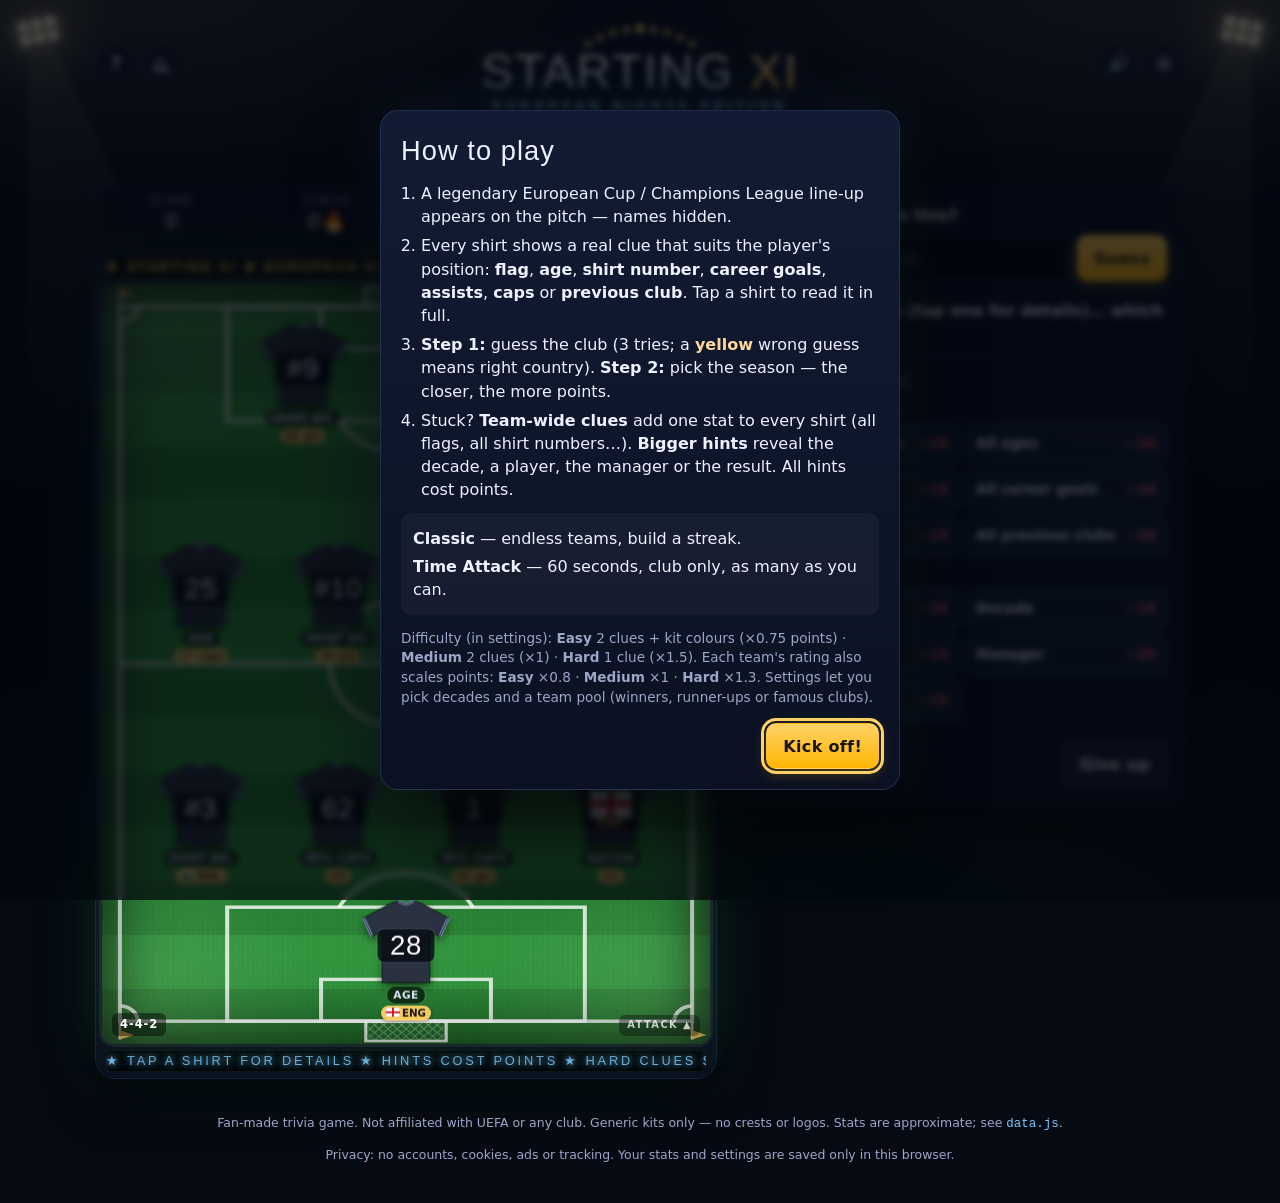
==== index.html @ 4f4b9d2f "First commit for Starting XI" ====
<!doctype html>
<html lang="en">
<head>
  <meta charset="utf-8">
  <!--
    Security policy (works on any static host, including GitHub Pages which can't set headers).
    Everything is served from this site; no third-party scripts, fonts, trackers or API calls.
    data:/blob: images are the flag/share-card canvases; there are no inline scripts or style attributes.
  -->
  <meta http-equiv="Content-Security-Policy" content="default-src 'self'; script-src 'self'; style-src 'self'; img-src 'self' data: blob:; font-src 'self'; connect-src 'self'; manifest-src 'self'; worker-src 'self'; media-src 'none'; object-src 'none'; frame-src 'none'; base-uri 'none'; form-action 'none'">
  <meta name="referrer" content="strict-origin-when-cross-origin">
  <meta name="viewport" content="width=device-width, initial-scale=1, viewport-fit=cover">
  <title>Starting XI – European Nights Edition</title>
  <meta name="description" content="Guess the legendary European Cup / Champions League team from the clues on each player's shirt. Free football trivia game — no sign-up, no ads, works offline.">
  <meta name="theme-color" content="#070b14">
  <meta name="color-scheme" content="dark">

  <!-- Social previews (og:image should be an absolute URL once deployed — see README) -->
  <meta property="og:type" content="website">
  <meta property="og:title" content="Starting XI – European Nights Edition">
  <meta property="og:description" content="Can you name the legendary Champions League team from 11 shirts of clues?">
  <meta property="og:image" content="og-image.png">
  <meta property="og:image:width" content="1200">
  <meta property="og:image:height" content="630">
  <meta property="og:image:alt" content="Starting XI – a football pitch with eleven mystery shirts">
  <meta name="twitter:card" content="summary_large_image">

  <!-- Icons & install as an app -->
  <link rel="icon" href="favicon.svg" type="image/svg+xml">
  <link rel="icon" href="icon-192.png" type="image/png" sizes="192x192">
  <link rel="apple-touch-icon" href="apple-touch-icon.png">
  <link rel="manifest" href="manifest.webmanifest">
  <link rel="stylesheet" href="style.css?v=20261024j">
</head>
<body>
  <noscript><p class="noscript">Starting XI needs JavaScript to run. Please enable it and reload the page.</p></noscript>
  <!-- Stadium atmosphere (purely decorative) -->
  <div class="stadium" aria-hidden="true">
    <div class="floodlight floodlight-left"><span></span><span></span><span></span><span></span><span></span><span></span></div>
    <div class="floodlight floodlight-right"><span></span><span></span><span></span><span></span><span></span><span></span></div>
  </div>

  <!-- Shared SVG definitions (shirt clip path used by every player card) -->
  <svg class="svg-defs" width="0" height="0" aria-hidden="true" focusable="false">
    <defs>
      <clipPath id="shirt-clip" clipPathUnits="userSpaceOnUse">
        <path d="M33 4 L42 1 Q50 9 58 1 L67 4 L96 20 L87 40 L76 34 L76 90 L24 90 L24 34 L13 40 L4 20 Z"/>
      </clipPath>
    </defs>
  </svg>

  <a class="skip-link" href="#guess-area">Skip to guess</a>

  <header class="site-header">
    <div class="header-actions header-actions-left">
      <button class="icon-btn" id="btn-help" type="button" aria-label="How to play" title="How to play">?</button>
      <button class="icon-btn" id="btn-stats" type="button" aria-label="Statistics" title="Statistics">
        <svg viewBox="0 0 24 24" aria-hidden="true"><path d="M4 20V10M10 20V4M16 20v-7M22 20H2" fill="none" stroke="currentColor" stroke-width="2.2" stroke-linecap="round"/></svg>
      </button>
    </div>

    <h1 class="logo">
      <!-- Original logo: an arc of eleven stars over the wordmark -->
      <svg class="logo-stars" viewBox="0 0 220 40" aria-hidden="true">
        <g id="logo-star-arc"></g>
      </svg>
      <span class="logo-word">Starting <span class="logo-xi">XI</span></span>
      <span class="logo-sub">European Nights Edition</span>
    </h1>

    <div class="header-actions header-actions-right">
      <button class="icon-btn" id="btn-sound" type="button" aria-label="Mute sound" aria-pressed="false" title="Sound on/off">🔊</button>
      <button class="icon-btn" id="btn-settings" type="button" aria-label="Settings" title="Settings">
        <svg viewBox="0 0 24 24" aria-hidden="true"><circle cx="12" cy="12" r="3.2" fill="none" stroke="currentColor" stroke-width="2"/><path d="M12 2v3M12 19v3M2 12h3M19 12h3M4.9 4.9l2.1 2.1M17 17l2.1 2.1M4.9 19.1L7 17M17 7l2.1-2.1" stroke="currentColor" stroke-width="2" stroke-linecap="round"/></svg>
      </button>
    </div>
  </header>

  <nav class="mode-tabs" role="tablist" aria-label="Game mode">
    <button role="tab" type="button" class="mode-tab" id="tab-classic" data-mode="classic" aria-selected="true">Classic</button>
    <button role="tab" type="button" class="mode-tab" id="tab-timeattack" data-mode="timeattack" aria-selected="false">Time Attack</button>
  </nav>

  <main class="layout" id="main">
    <!-- ───────────── Pitch ───────────── -->
    <section class="pitch-column" aria-label="Pitch">
      <div class="status-bar" id="status-bar" aria-live="polite"></div>

      <div class="pitch-frame">
        <div class="led-board" aria-hidden="true"><div class="led-track"><span>★ STARTING XI ★ EUROPEAN NIGHTS ★ WHO ARE THEY? ★ NAME THE CLUB ★ NAME THE SEASON ★ </span><span>★ STARTING XI ★ EUROPEAN NIGHTS ★ WHO ARE THEY? ★ NAME THE CLUB ★ NAME THE SEASON ★ </span></div></div>
        <div class="pitch" id="pitch">
          <svg class="pitch-lines" viewBox="0 0 68 100" preserveAspectRatio="none" aria-hidden="true">
            <defs>
              <pattern id="net" width="1" height="1" patternUnits="userSpaceOnUse">
                <path d="M0 0 L1 1 M1 0 L0 1" stroke="rgba(255,255,255,.35)" stroke-width=".12"/>
              </pattern>
            </defs>
            <!-- goals with nets -->
            <rect x="29.5" y=".4" width="9" height="2.6" fill="url(#net)" stroke="rgba(255,255,255,.85)" stroke-width=".35"/>
            <rect x="29.5" y="97" width="9" height="2.6" fill="url(#net)" stroke="rgba(255,255,255,.85)" stroke-width=".35"/>
            <g fill="none" stroke="rgba(255,255,255,.8)" stroke-width=".45">
              <rect x="2" y="3" width="64" height="94"/>
              <line x1="2" y1="50" x2="66" y2="50"/>
              <circle cx="34" cy="50" r="8.5"/>
              <rect x="14" y="3" width="40" height="15"/>
              <rect x="24.5" y="3" width="19" height="5.5"/>
              <path d="M26.5 18 A8.5 8.5 0 0 0 41.5 18"/>
              <rect x="14" y="82" width="40" height="15"/>
              <rect x="24.5" y="91.5" width="19" height="5.5"/>
              <path d="M26.5 82 A8.5 8.5 0 0 1 41.5 82"/>
              <path d="M2 5 A2 2 0 0 0 4 3 M64 3 A2 2 0 0 0 66 5 M2 95 A2 2 0 0 1 4 97 M64 97 A2 2 0 0 1 66 95"/>
            </g>
            <g fill="rgba(255,255,255,.85)">
              <circle cx="34" cy="50" r=".6"/>
              <circle cx="34" cy="13" r=".55"/>
              <circle cx="34" cy="87" r=".55"/>
            </g>
            <!-- original centre-circle star motif -->
            <polygon class="centre-star" points="34,44.6 35.3,48.3 39.2,48.3 36.1,50.6 37.2,54.3 34,52.1 30.8,54.3 31.9,50.6 28.8,48.3 32.7,48.3"/>
            <!-- corner flags -->
            <g class="corner-flags">
              <line x1="2" y1="3" x2="2" y2="0.6"/><polygon points="2,0.6 3.6,1.2 2,1.8"/>
              <line x1="66" y1="3" x2="66" y2="0.6"/><polygon points="66,0.6 67.6,1.2 66,1.8"/>
              <line x1="2" y1="97" x2="2" y2="99.4"/><polygon points="2,98.2 3.6,98.8 2,99.4"/>
              <line x1="66" y1="97" x2="66" y2="99.4"/><polygon points="66,98.2 67.6,98.8 66,99.4"/>
            </g>
          </svg>
          <div class="formation-tag" id="formation-tag" aria-live="polite"></div>
          <div class="attack-arrow" aria-hidden="true">ATTACK ▲</div>
          <ul class="players" id="players" aria-label="Starting eleven"></ul>
          <div class="pitch-overlay" id="pitch-overlay" hidden></div>
        </div>
        <div class="led-board led-bottom" aria-hidden="true"><div class="led-track reverse"><span>★ TAP A SHIRT FOR DETAILS ★ HINTS COST POINTS ★ HARD CLUES SCORE ×1.5 ★ </span><span>★ TAP A SHIRT FOR DETAILS ★ HINTS COST POINTS ★ HARD CLUES SCORE ×1.5 ★ </span></div></div>
      </div>
    </section>

    <!-- ───────────── Controls ───────────── -->
    <section class="control-column" id="guess-area" aria-label="Your guess">
      <div class="panel" id="play-panel">
        <!-- Step 1: club -->
        <div class="club-slot" id="club-slot">
        <form class="guess-form" id="club-form" autocomplete="off" novalidate>
          <label class="step-label" for="club-input"><span class="step-num">1</span> Which club is this?</label>
          <div class="guess-row">
            <div class="combo" id="combo">
              <input id="club-input" class="text-input" type="text" role="combobox"
                     aria-autocomplete="list" aria-expanded="false" aria-controls="club-list"
                     placeholder="Start typing a club…" spellcheck="false" autocapitalize="off">
              <ul id="club-list" class="combo-list" role="listbox" aria-label="Club suggestions" hidden></ul>
            </div>
            <button class="btn btn-primary" id="club-submit" type="submit">Guess</button>
          </div>
          <ul class="guess-history" id="guess-history" aria-label="Previous guesses"></ul>
          <p class="dock-feedback" id="dock-feedback" aria-hidden="true"></p>
        </form>
        </div>

        <!-- Step 2: season -->
        <form class="guess-form" id="season-form" hidden novalidate>
          <label class="step-label" for="season-select"><span class="step-num">2</span> Which season?</label>
          <div class="guess-row">
            <button class="btn btn-ghost btn-square" id="season-minus" type="button" aria-label="Previous season">−</button>
            <select id="season-select" class="text-input select-input"></select>
            <button class="btn btn-ghost btn-square" id="season-plus" type="button" aria-label="Next season">+</button>
            <button class="btn btn-primary" id="season-submit" type="submit">Lock in</button>
          </div>
          <p class="hint-text">Exact season = full points. Closer = more points.</p>
        </form>

        <p class="feedback" id="feedback" role="status" aria-live="polite"></p>

        <!-- Hints -->
        <div class="hints" id="hints">
          <h2 class="panel-title">Hints <span class="muted">(cost points)</span></h2>
          <div class="hint-buttons" id="hint-buttons"></div>
          <ul class="hint-log" id="hint-log" aria-live="polite"></ul>
        </div>

        <div class="round-actions" id="round-actions">
        </div>
      </div>

      <!-- Reveal / results -->
      <div class="panel reveal" id="reveal" hidden tabindex="-1" aria-live="polite"></div>

      <!-- Time attack intro / results -->
      <div class="panel ta-panel" id="ta-panel" hidden></div>
    </section>
  </main>

  <footer class="site-footer">
    <p>Fan-made trivia game. Not affiliated with UEFA or any club. Generic kits only — no crests or logos.
      Stats are approximate; see <code>data.js</code>.</p>
    <p>Privacy: no accounts, cookies, ads or tracking. Your stats and settings are saved only in this browser.</p>
  </footer>

  <!-- ───────────── Modals ───────────── -->
  <dialog class="modal" id="modal-help" aria-labelledby="help-title">
    <div class="modal-body">
      <h2 id="help-title">How to play</h2>
      <ol class="help-list">
        <li>A legendary European Cup / Champions League line-up appears on the pitch — names hidden.</li>
        <li>Every shirt shows a real clue that suits the player's position: <b>flag</b>, <b>age</b>, <b>shirt number</b>, <b>career goals</b>, <b>assists</b>, <b>caps</b> or <b>previous club</b>. Tap a shirt to read it in full.</li>
        <li><b>Step 1:</b> guess the club (3 tries; a <span class="text-near">yellow</span> wrong guess means right country). <b>Step 2:</b> pick the season — the closer, the more points.</li>
        <li>Stuck? <b>Team-wide clues</b> add one stat to every shirt (all flags, all shirt numbers…). <b>Bigger hints</b> reveal the decade, a player, the manager or the result. All hints cost points.</li>
      </ol>
      <div class="help-modes">
        <p><b>Classic</b> — endless teams, build a streak.</p>
        <p><b>Time Attack</b> — 60 seconds, club only, as many as you can.</p>
      </div>
      <p class="muted small">Difficulty (in settings): <b>Easy</b> 2 clues + kit colours (×0.75 points) · <b>Medium</b> 2 clues (×1) · <b>Hard</b> 1 clue (×1.5). Each team's rating also scales points: <b>Easy</b> ×0.8 · <b>Medium</b> ×1 · <b>Hard</b> ×1.3. Settings let you pick decades and a team pool (winners, runner-ups or famous clubs).</p>
      <div class="modal-actions">
        <button class="btn btn-primary" type="button" data-close>Kick off!</button>
      </div>
    </div>
  </dialog>

  <dialog class="modal" id="modal-stats" aria-labelledby="stats-title">
    <div class="modal-body">
      <h2 id="stats-title">Statistics</h2>
      <div id="stats-content"></div>
      <div class="modal-actions">
        <button class="btn btn-ghost" type="button" id="btn-reset-stats">Reset stats</button>
        <button class="btn btn-ghost" type="button" data-close>Close</button>
        <button class="btn btn-primary" type="button" id="btn-share-stats">Share stats 📤</button>
      </div>
    </div>
  </dialog>

  <dialog class="modal" id="modal-settings" aria-labelledby="settings-title">
    <div class="modal-body">
      <h2 id="settings-title">Settings</h2>
      <fieldset class="setting">
        <legend>Clue difficulty <span class="muted small">(Classic mode)</span></legend>
        <div class="segmented">
          <label><input type="radio" name="difficulty" value="easy"> <span>Easy</span></label>
          <label><input type="radio" name="difficulty" value="medium"> <span>Medium</span></label>
          <label><input type="radio" name="difficulty" value="hard"> <span>Hard</span></label>
        </div>
        <p class="muted small">Easy: 2 clues per shirt + kit colours (points ×0.75). Medium: 2 clues (×1). Hard: 1 clue (×1.5).</p>
      </fieldset>
      <fieldset class="setting">
        <legend>Team pool</legend>
        <select id="setting-pool" class="text-input select-input">
          <option value="all">All teams</option>
          <option value="winners">Winners only</option>
          <option value="runners">Runner-ups only</option>
          <option value="famous">Famous clubs only</option>
        </select>
      </fieldset>
      <fieldset class="setting">
        <legend>Decades <button type="button" class="link-btn" id="decades-all">Select all</button></legend>
        <div class="decade-filter" id="setting-decades"></div>
      </fieldset>
      <fieldset class="setting">
        <legend>Sound</legend>
        <label class="switch"><input type="checkbox" id="setting-sound"> <span>Sound effects</span></label>
      </fieldset>
      <div class="modal-actions">
        <button class="btn btn-primary" type="button" data-close>Done</button>
      </div>
    </div>
  </dialog>

  <dialog class="modal share-modal" id="modal-share" aria-labelledby="share-title">
    <div class="modal-body">
      <div class="share-head">
        <div>
          <p class="share-kicker">Challenge your friends</p>
          <h2 id="share-title">Share your run</h2>
        </div>
        <button class="icon-btn share-close" type="button" data-close aria-label="Close">✕</button>
      </div>

      <div class="share-layout">
        <figure class="share-figure">
          <img class="share-image" id="share-image" alt="Your result card">
          <figcaption>Image card · no spoilers</figcaption>
        </figure>

        <div class="share-side">
          <div class="share-stats" id="share-stats" aria-label="Your result"></div>

          <div class="share-message">
            <span class="share-message-label">Sent with the image</span>
            <p class="share-link-line" id="share-preview"></p>
          </div>

          <div class="share-buttons">
            <button class="btn btn-primary" type="button" id="btn-share-native">Share image 📤</button>
            <button class="btn btn-ghost" type="button" id="btn-share-download">Save image 🖼️</button>
          </div>
          <p class="share-how" id="share-how"></p>

          <div class="share-apps-block">
            <span class="share-message-label">Or share straight to</span>
            <div class="share-apps" id="share-apps" aria-label="Share to an app"></div>
          </div>
        </div>
      </div>
    </div>
  </dialog>

  <div class="toast" id="toast" role="status" aria-live="polite" hidden></div>
  <canvas class="confetti" id="confetti" aria-hidden="true"></canvas>

  <script src="data.js?v=20261024j"></script>
  <script src="game.js?v=20261024j"></script>
</body>
</html>
---- style.css ----
/* =============================================================================
 * Starting XI – European Nights Edition — styles
 * Dark "stadium at night" theme, mobile-first.
 * ========================================================================== */

:root {
  --bg: #060a13;
  --bg-2: #0c1426;
  --panel: rgba(14, 22, 40, 0.86);
  --panel-border: rgba(140, 170, 255, 0.16);
  --text: #eef2ff;
  --muted: #9aa7c7;
  --gold: #ffd166;
  --gold-2: #ffb703;
  --sky: #7cc8ff;
  --good: #3ddc84;
  --bad: #ff5d73;
  --warn: #ffb547;
  --grass-1: #2e8b3a;
  --grass-2: #287a33;
  --radius: 14px;
  --card-w: clamp(56px, 17vw, 92px);
  --font-display: Impact, Haettenschweiler, "Arial Narrow Bold", "Franklin Gothic Medium", sans-serif;
  --font-body: system-ui, -apple-system, "Segoe UI", Roboto, "Helvetica Neue", Arial, sans-serif;
  --shadow: 0 10px 30px rgba(0, 0, 0, 0.45);
  color-scheme: dark;
}

* { box-sizing: border-box; }

html { -webkit-text-size-adjust: 100%; }

body {
  margin: 0;
  min-height: 100vh;
  font-family: var(--font-body);
  color: var(--text);
  background:
    radial-gradient(ellipse 60% 40% at 10% -5%, rgba(255, 236, 170, 0.20), transparent 70%),
    radial-gradient(ellipse 60% 40% at 90% -5%, rgba(255, 236, 170, 0.20), transparent 70%),
    radial-gradient(ellipse 120% 60% at 50% 110%, rgba(40, 140, 70, 0.20), transparent 70%),
    linear-gradient(180deg, #0a1022 0%, var(--bg) 60%);
  background-color: var(--bg);
  background-attachment: fixed;
  overflow-x: hidden;
  line-height: 1.45;
}

button, input, select { font: inherit; color: inherit; }

.svg-defs { position: absolute; width: 0; height: 0; overflow: hidden; }

.skip-link {
  position: absolute; left: 8px; top: -60px; z-index: 50;
  background: var(--gold); color: #111; padding: 8px 12px; border-radius: 8px; font-weight: 700;
}
.skip-link:focus { top: 8px; }

:focus-visible { outline: 3px solid var(--gold); outline-offset: 2px; }

.muted { color: var(--muted); font-weight: 400; }
.small { font-size: 0.85rem; }

/* ───────────── Stadium floodlights (decorative) ───────────── */
.stadium { position: fixed; inset: 0; pointer-events: none; z-index: 0; overflow: hidden; }
.floodlight {
  position: absolute; top: 14px; display: grid; grid-template-columns: repeat(3, 10px); gap: 4px;
  padding: 5px; border-radius: 4px; background: rgba(30, 36, 50, 0.9);
  box-shadow: 0 0 40px 18px rgba(255, 240, 190, 0.18);
}
.floodlight span {
  width: 10px; height: 10px; border-radius: 50%;
  background: #fff9e0; box-shadow: 0 0 10px 3px rgba(255, 244, 200, 0.9);
  animation: flicker 6s infinite;
}
.floodlight span:nth-child(2n) { animation-delay: 1.3s; }
.floodlight span:nth-child(3n) { animation-delay: 2.7s; }
.floodlight-left { left: 14px; transform: rotate(-12deg); }
.floodlight-right { right: 14px; transform: rotate(12deg); }
.floodlight::after {
  content: ""; position: absolute; top: 100%; left: 50%; width: 260px; height: 60vh;
  transform: translateX(-50%); transform-origin: top center;
  background: linear-gradient(180deg, rgba(255, 246, 210, 0.10), transparent 80%);
  clip-path: polygon(45% 0, 55% 0, 100% 100%, 0 100%);
}
@keyframes flicker { 0%, 96%, 100% { opacity: 1; } 97% { opacity: 0.6; } 98% { opacity: 1; } 99% { opacity: 0.8; } }

/* ───────────── Header / logo ───────────── */
.site-header, .mode-tabs, .layout, .site-footer { position: relative; z-index: 1; }

.site-header {
  display: grid; grid-template-columns: auto 1fr auto; align-items: center; gap: 8px;
  max-width: 1120px; margin: 0 auto; padding: 14px 16px 6px;
}
.header-actions { display: flex; gap: 6px; }

.icon-btn {
  width: 40px; height: 40px; border-radius: 50%; display: grid; place-items: center;
  border: 1px solid var(--panel-border); background: rgba(20, 30, 54, 0.8); cursor: pointer;
  font-weight: 800; font-size: 1.05rem; transition: transform .15s, background .15s;
}
.icon-btn svg { width: 20px; height: 20px; }
.icon-btn:hover { background: rgba(40, 56, 96, 0.9); transform: translateY(-1px); }

.logo { margin: 0; text-align: center; line-height: 1; display: flex; flex-direction: column; align-items: center; }
.logo-stars { width: min(200px, 52vw); height: auto; margin-bottom: -2px; }
.logo-stars polygon { fill: var(--gold); filter: drop-shadow(0 0 3px rgba(255, 209, 102, .8)); }
.logo-word {
  font-family: var(--font-display); font-weight: 400; letter-spacing: 0.04em; text-transform: uppercase;
  font-size: clamp(1.9rem, 8.5vw, 3rem);
  background: linear-gradient(180deg, #ffffff 0%, #dfe8ff 55%, #9fb4e8 100%);
  -webkit-background-clip: text; background-clip: text; color: transparent;
  filter: drop-shadow(0 2px 0 rgba(0, 0, 0, .5)) drop-shadow(0 0 18px rgba(124, 200, 255, .25));
}
.logo-xi {
  background: linear-gradient(180deg, #fff3c4, var(--gold) 50%, var(--gold-2));
  -webkit-background-clip: text; background-clip: text; color: transparent;
}
.logo-sub {
  margin-top: 4px; font-size: clamp(0.62rem, 2.6vw, 0.8rem); letter-spacing: 0.32em; text-transform: uppercase;
  color: var(--sky); font-weight: 700;
}

/* ───────────── Mode tabs ───────────── */
.mode-tabs {
  display: flex; justify-content: center; gap: 4px; margin: 8px auto 4px; padding: 4px;
  width: fit-content; max-width: calc(100% - 32px);
  background: rgba(12, 20, 38, 0.85); border: 1px solid var(--panel-border); border-radius: 999px;
}
.mode-tab {
  border: 0; background: transparent; padding: 8px 14px; border-radius: 999px; cursor: pointer;
  font-weight: 700; font-size: 0.92rem; color: var(--muted); white-space: nowrap;
}
.mode-tab[aria-selected="true"] {
  background: linear-gradient(180deg, var(--gold), var(--gold-2)); color: #1a1406;
  box-shadow: 0 0 16px rgba(255, 209, 102, 0.45);
}
.mode-tab:not([aria-selected="true"]):hover { color: var(--text); }

/* ───────────── Layout ───────────── */
.layout {
  max-width: 1120px; margin: 0 auto; padding: 8px 16px 24px;
  display: grid; grid-template-columns: minmax(0, 1fr); gap: 16px;
}
@media (min-width: 900px) {
  .layout { grid-template-columns: minmax(0, 620px) minmax(0, 1fr); align-items: start; gap: 24px; }
  .control-column { position: sticky; top: 16px; }
}

/* ───────────── Status bar ───────────── */
.status-bar {
  max-width: 620px; margin-left: auto; margin-right: auto;
  display: flex; flex-wrap: wrap; justify-content: space-between; gap: 6px; margin-bottom: 10px;
}
.stat-chip {
  flex: 1 1 0; min-width: 70px; padding: 6px 10px; border-radius: 10px; text-align: center;
  background: var(--panel); border: 1px solid var(--panel-border);
}
.stat-chip .k { display: block; font-size: 0.66rem; letter-spacing: .12em; text-transform: uppercase; color: var(--muted); }
.stat-chip .v { display: block; font-family: var(--font-display); font-size: 1.3rem; letter-spacing: .03em; line-height: 1.15; }
.stat-chip.timer .v { color: var(--gold); }
.stat-chip.timer.low .v { color: var(--bad); animation: pulse 1s infinite; }
.balls { letter-spacing: 1px; white-space: nowrap; font-size: 1rem; }
.balls .used { opacity: .22; filter: grayscale(1); }
@keyframes pulse { 50% { transform: scale(1.12); } }

/* ───────────── Pitch ───────────── */
.pitch {
  max-width: 620px; margin: 0 auto;
  position: relative; width: 100%; aspect-ratio: 80 / 100; border-radius: var(--radius); overflow: hidden;
  background:
    radial-gradient(ellipse 80% 60% at 50% 45%, rgba(255, 255, 255, 0.08), transparent 70%),
    repeating-linear-gradient(180deg, var(--grass-1) 0 8.333%, var(--grass-2) 8.333% 16.666%);
  box-shadow: inset 0 0 60px rgba(0, 0, 0, 0.55), 0 0 0 3px rgba(255, 255, 255, 0.06), 0 0 50px rgba(61, 220, 132, 0.15), var(--shadow);
}
.pitch-lines { position: absolute; inset: 0; width: 100%; height: 100%; }
.pitch.shake { animation: shake .5s; }

.formation-tag {
  position: absolute; left: 10px; bottom: 8px; z-index: 2; padding: 3px 8px; border-radius: 6px;
  font-size: .72rem; font-weight: 800; letter-spacing: .08em; background: rgba(0, 0, 0, .45); color: #fff;
}
.formation-tag:empty { display: none; }

.pitch-overlay {
  position: absolute; inset: 0; z-index: 5; display: grid; place-items: center; text-align: center; padding: 20px;
  background: rgba(4, 8, 16, .55); backdrop-filter: blur(2px);
  font-family: var(--font-display); font-size: clamp(1.4rem, 6vw, 2.2rem); letter-spacing: .05em;
}
.pitch-overlay[hidden] { display: none; }

/* ───────────── Player cards ───────────── */
.players { list-style: none; margin: 0; padding: 0; position: absolute; inset: 0; z-index: 3; }

.card {
  --cw: var(--card-w);
  position: absolute; width: var(--cw); transform: translate(-50%, -50%);
  perspective: 700px;
}
.card.compact { --cw: calc(var(--card-w) * 0.86); }

.card-drop { animation: drop .6s cubic-bezier(.2, .9, .3, 1.25) both; animation-delay: var(--delay, 0ms); }
.no-anim .card-drop { animation: none; }
@keyframes drop {
  0% { opacity: 0; transform: translateY(-70px) scale(.5) rotate(-8deg); }
  70% { opacity: 1; }
  100% { opacity: 1; transform: none; }
}

.card-btn {
  display: block; width: 100%; padding: 0; margin: 0; border: 0; background: none; color: inherit;
  font: inherit; text-align: inherit; cursor: pointer; border-radius: 10px;
}
.card-btn:hover .shirt { filter: drop-shadow(0 4px 4px rgba(0, 0, 0, .45)) drop-shadow(0 0 6px rgba(255, 209, 102, .55)); }
.card-btn[aria-expanded="true"] .shirt { filter: drop-shadow(0 0 8px rgba(255, 209, 102, .95)); }
.card-btn:focus-visible { outline-offset: 3px; }

.card-tip {
  position: absolute; z-index: 6; width: max-content; max-width: min(240px, 72%);
  transform: translate(-50%, calc(-100% - 50px)); padding: 10px 12px; border-radius: 12px;
  background: rgba(8, 13, 26, .96); border: 1px solid rgba(255, 209, 102, .45);
  box-shadow: 0 12px 30px rgba(0, 0, 0, .6); font-size: .8rem; line-height: 1.3; animation: fadeIn .18s ease-out;
}
.card-tip.below { transform: translate(-50%, 46px); }
.card-tip[hidden] { display: none; }
.card-tip-title { display: block; margin-bottom: 6px; font-size: .92rem; color: var(--gold); }
.card-tip dl { display: grid; grid-template-columns: auto 1fr; gap: 3px 10px; margin: 0; }
.card-tip dt { color: var(--muted); }
.card-tip dd { margin: 0; font-weight: 700; }

.card-inner { position: relative; transform-style: preserve-3d; transition: transform .75s cubic-bezier(.3, .7, .3, 1.1); }
.card.flipped .card-inner { transform: rotateY(180deg); }
.card-face { backface-visibility: hidden; -webkit-backface-visibility: hidden; display: flex; flex-direction: column; align-items: center; }
.card-back { position: absolute; inset: 0 0 auto 0; transform: rotateY(180deg); }

.shirt-wrap { position: relative; width: 100%; }
.shirt { display: block; width: 100%; height: auto; filter: drop-shadow(0 4px 4px rgba(0, 0, 0, .45)); }

.clue-bubble {
  position: absolute; left: 50%; top: 54%; transform: translate(-50%, -50%);
  width: max-content; min-width: 62%; max-width: 96%; padding: 2px 4px; border-radius: 7px; text-align: center;
  background: rgba(6, 10, 20, .78); color: #fff; line-height: 1.05;
  box-shadow: 0 0 0 1px rgba(255, 255, 255, .12);
}
.clue-main {
  display: block; font-family: var(--font-display); letter-spacing: .02em;
  font-size: calc(var(--cw) * 0.30); white-space: nowrap;
}
.clue-main.text { font-family: var(--font-body); font-weight: 800; font-size: calc(var(--cw) * 0.135); white-space: normal; line-height: 1.1; overflow-wrap: break-word; hyphens: auto; }
.clue-main.flag { font-size: calc(var(--cw) * 0.28); font-family: "Segoe UI Emoji", "Apple Color Emoji", "Noto Color Emoji", sans-serif; }
.clue-main.blank { opacity: .55; }
.clue-sub { display: block; font-size: calc(var(--cw) * 0.12); font-weight: 800; letter-spacing: .08em; color: var(--gold); }

.chip {
  margin-top: 2px; max-width: 120%; padding: 1px 6px; border-radius: 999px; text-align: center;
  font-size: calc(var(--cw) * 0.115); font-weight: 800; letter-spacing: .04em; text-transform: uppercase; white-space: nowrap;
  background: rgba(0, 0, 0, .62); color: #dfe7ff; box-shadow: 0 0 0 1px rgba(255, 255, 255, .1);
  overflow: hidden; text-overflow: ellipsis;
}
.chip.second { background: rgba(255, 209, 102, .92); color: #1b1404; text-transform: none; letter-spacing: 0; }

.name-tag {
  margin-top: 2px; max-width: 140%; padding: 1px 6px; border-radius: 5px;
  font-size: calc(var(--cw) * 0.13); font-weight: 800; white-space: nowrap; overflow: hidden; text-overflow: ellipsis;
  background: var(--sky); color: #04101f; animation: pop .35s ease-out;
}
@keyframes pop { from { transform: scale(.4); opacity: 0; } to { transform: none; opacity: 1; } }

.back-num {
  position: absolute; left: 50%; top: 52%; transform: translate(-50%, -50%);
  font-family: var(--font-display); font-size: calc(var(--cw) * 0.36); color: #fff;
  text-shadow: 0 0 2px #000, 0 2px 0 rgba(0, 0, 0, .6), 0 0 8px rgba(0, 0, 0, .6);
}
.back-name {
  margin-top: 2px; max-width: 150%; padding: 2px 6px; border-radius: 6px; text-align: center;
  font-size: calc(var(--cw) * 0.14); font-weight: 800; line-height: 1.1;
  background: linear-gradient(180deg, #fff6d6, var(--gold)); color: #1a1406; box-shadow: 0 2px 8px rgba(0, 0, 0, .5);
}
.back-pos { font-size: calc(var(--cw) * 0.105); font-weight: 700; color: #fff; text-shadow: 0 1px 2px #000; margin-top: 1px; }

/* ───────────── Panels & controls ───────────── */
.panel {
  background: var(--panel); border: 1px solid var(--panel-border); border-radius: var(--radius);
  padding: 16px; box-shadow: var(--shadow); backdrop-filter: blur(6px);
}
.panel + .panel { margin-top: 14px; }
.panel[hidden] { display: none; }
.panel-title { font-size: .95rem; margin: 0 0 8px; letter-spacing: .03em; }

.guess-form + .guess-form { margin-top: 10px; }
.guess-form[hidden] { display: none; }
.step-label { display: flex; align-items: center; gap: 8px; font-weight: 800; margin-bottom: 8px; }
.step-num {
  display: inline-grid; place-items: center; width: 24px; height: 24px; border-radius: 50%;
  background: var(--gold); color: #1a1406; font-size: .8rem;
}
.guess-row { display: flex; gap: 8px; align-items: stretch; }
.guess-row.shake { animation: shake .5s; }

.text-input {
  width: 100%; min-height: 46px; padding: 10px 12px; border-radius: 10px;
  border: 1px solid rgba(160, 185, 255, .28); background: rgba(5, 10, 22, .85); color: var(--text);
  font-size: 1rem;
}
.text-input:focus { outline: none; border-color: var(--gold); box-shadow: 0 0 0 3px rgba(255, 209, 102, .25); }
.select-input { cursor: pointer; }
.select-input option { background: #0b1222; }

.combo { position: relative; flex: 1; min-width: 0; }
.combo-list {
  position: absolute; z-index: 20; left: 0; right: 0; top: calc(100% + 4px); margin: 0; padding: 4px; list-style: none;
  max-height: 260px; overflow-y: auto; border-radius: 10px;
  background: #0d1529; border: 1px solid rgba(160, 185, 255, .3); box-shadow: var(--shadow);
}
.combo-list[hidden] { display: none; }
.combo-list li { padding: 9px 10px; border-radius: 7px; cursor: pointer; }
.combo-list li[aria-selected="true"], .combo-list li:hover { background: rgba(255, 209, 102, .18); }
.combo-list li mark { background: none; color: var(--gold); font-weight: 800; }
.combo-list li.guessed { opacity: .45; text-decoration: line-through; }

.btn {
  min-height: 46px; padding: 10px 16px; border-radius: 10px; border: 1px solid transparent; cursor: pointer;
  font-weight: 800; letter-spacing: .02em; transition: transform .12s, filter .15s, background .15s; white-space: nowrap;
}
.btn:hover:not(:disabled) { transform: translateY(-1px); filter: brightness(1.08); }
.btn:active:not(:disabled) { transform: translateY(1px); }
.btn:disabled { opacity: .42; cursor: not-allowed; }
.btn-primary { background: linear-gradient(180deg, var(--gold), var(--gold-2)); color: #1a1406; box-shadow: 0 4px 14px rgba(255, 183, 3, .3); }
.btn-ghost { background: rgba(255, 255, 255, .06); border-color: rgba(255, 255, 255, .16); color: var(--text); }
.btn-square { min-width: 46px; padding: 0; font-size: 1.3rem; }
.btn-hint {
  min-height: 40px; padding: 8px 10px; font-size: .84rem; font-weight: 700; text-align: left;
  background: rgba(124, 200, 255, .09); border-color: rgba(124, 200, 255, .28); color: var(--text);
  display: flex; justify-content: space-between; gap: 8px; align-items: center; white-space: normal;
}
.btn-hint .cost { color: var(--bad); font-weight: 800; white-space: nowrap; }
.btn-hint[hidden] { display: none; }

.hint-text { margin: 6px 0 0; font-size: .8rem; color: var(--muted); }

.guess-history { list-style: none; margin: 8px 0 0; padding: 0; display: flex; flex-wrap: wrap; gap: 6px; }
.guess-history li { padding: 4px 9px; border-radius: 999px; font-size: .82rem; font-weight: 700; }
.guess-history li.wrong { background: rgba(255, 93, 115, .16); color: #ffb3bf; border: 1px solid rgba(255, 93, 115, .35); }
.guess-history li.right { background: rgba(61, 220, 132, .16); color: #a9f5c9; border: 1px solid rgba(61, 220, 132, .4); }

.feedback { min-height: 1.45em; margin: 10px 0 0; font-weight: 700; }
.feedback.good { color: var(--good); }
.feedback.bad { color: var(--bad); }
.feedback.warn { color: var(--warn); }

.hints { margin-top: 12px; padding-top: 12px; border-top: 1px solid var(--panel-border); }
.hints[hidden] { display: none; }
.hint-group-title { margin: 10px 0 6px; font-size: .74rem; letter-spacing: .12em; text-transform: uppercase; color: var(--muted); }
.hint-group-title:first-child { margin-top: 0; }
.hint-grid { display: grid; grid-template-columns: 1fr 1fr; gap: 6px; }
.btn-hint.used { border-color: rgba(255, 209, 102, .5); background: rgba(255, 209, 102, .1); }
.hint-log { list-style: none; margin: 8px 0 0; padding: 0; display: grid; gap: 4px; }
.hint-log li { font-size: .88rem; padding: 6px 10px; border-radius: 8px; background: rgba(124, 200, 255, .08); border-left: 3px solid var(--sky); animation: pop .3s ease-out; }

.round-actions { display: flex; gap: 8px; justify-content: flex-end; margin-top: 12px; flex-wrap: wrap; }
.round-actions:empty { display: none; }

/* ───────────── Reveal panel ───────────── */
.reveal { animation: rise .45s ease-out; }
@keyframes rise { from { opacity: 0; transform: translateY(14px); } to { opacity: 1; transform: none; } }
.reveal-head { display: flex; align-items: center; gap: 12px; }
.reveal-kit { width: 46px; flex: none; }
.reveal-title { margin: 0; font-family: var(--font-display); font-weight: 400; font-size: 1.7rem; letter-spacing: .03em; line-height: 1.05; }
.reveal-season { color: var(--gold); }
.reveal-verdict { margin: 4px 0 0; font-weight: 800; }
.reveal-verdict.good { color: var(--good); }
.reveal-verdict.bad { color: var(--bad); }
.reveal-verdict.warn { color: var(--warn); }
.reveal-facts { display: grid; grid-template-columns: auto 1fr; gap: 4px 12px; margin: 12px 0; font-size: .92rem; }
.reveal-facts dt { color: var(--muted); }
.reveal-facts dd { margin: 0; font-weight: 700; }
.badge { display: inline-block; padding: 1px 8px; border-radius: 999px; font-size: .75rem; font-weight: 800; text-transform: uppercase; letter-spacing: .06em; }
.badge.easy { background: rgba(61, 220, 132, .2); color: var(--good); }
.badge.medium { background: rgba(255, 181, 71, .2); color: var(--warn); }
.badge.hard { background: rgba(255, 93, 115, .2); color: var(--bad); }
.breakdown { list-style: none; margin: 0 0 12px; padding: 10px 12px; border-radius: 10px; background: rgba(0, 0, 0, .25); font-size: .9rem; }
.breakdown li { display: flex; justify-content: space-between; padding: 2px 0; }
.breakdown li.total { border-top: 1px solid var(--panel-border); margin-top: 4px; padding-top: 6px; font-weight: 800; font-size: 1.05rem; color: var(--gold); }
.share-box { white-space: pre-wrap; font-size: 1rem; padding: 10px 12px; border-radius: 10px; background: rgba(0, 0, 0, .3); margin: 0 0 10px; }
.countdown { font-size: .9rem; color: var(--muted); }

/* ───────────── Time attack panel ───────────── */
.ta-panel { text-align: center; }
.ta-big { font-family: var(--font-display); font-size: 3.2rem; color: var(--gold); margin: 6px 0; line-height: 1; }
.ta-panel p { margin: 6px 0; }
.ta-panel .btn { margin-top: 10px; }

/* ───────────── Modals ───────────── */
.modal {
  width: min(520px, calc(100% - 32px)); max-height: calc(100% - 32px); padding: 0; border-radius: 18px;
  border: 1px solid var(--panel-border); background: linear-gradient(180deg, #111b33, #0a1122); color: var(--text);
  box-shadow: 0 30px 80px rgba(0, 0, 0, .7), 0 0 60px rgba(124, 200, 255, .08);
}
.modal::backdrop { background: rgba(2, 5, 12, .72); backdrop-filter: blur(3px); }
.modal[open] { animation: rise .3s ease-out; }
.modal-body { padding: 20px; }
.modal h2 { margin: 0 0 12px; font-family: var(--font-display); font-weight: 400; letter-spacing: .04em; font-size: 1.7rem; }
.modal-actions { display: flex; justify-content: flex-end; gap: 8px; margin-top: 16px; flex-wrap: wrap; }
.help-list { padding-left: 20px; margin: 0 0 12px; }
.help-list li { margin-bottom: 6px; }
.help-modes { padding: 10px 12px; border-radius: 10px; background: rgba(255, 255, 255, .04); }
.help-modes p { margin: 4px 0; }

.setting { border: 0; margin: 0 0 14px; padding: 0; }
.setting legend { font-weight: 800; margin-bottom: 6px; padding: 0; }
.segmented { display: flex; border-radius: 10px; overflow: hidden; border: 1px solid rgba(160, 185, 255, .28); }
.segmented label { flex: 1; position: relative; }
.segmented input { position: absolute; opacity: 0; inset: 0; cursor: pointer; }
.segmented span { display: block; text-align: center; padding: 10px; font-weight: 700; cursor: pointer; }
.segmented input:checked + span { background: var(--gold); color: #1a1406; }
.segmented input:focus-visible + span { outline: 3px solid var(--sky); outline-offset: -3px; }
.switch { display: flex; align-items: center; gap: 10px; cursor: pointer; font-weight: 600; }
.switch input { width: 20px; height: 20px; accent-color: var(--gold); }

.stats-grid { display: grid; grid-template-columns: repeat(3, 1fr); gap: 8px; margin-bottom: 14px; }
.stats-grid .stat-chip .v { font-size: 1.6rem; }
.stats-section { margin: 14px 0 6px; font-size: .95rem; }
.daily-history { list-style: none; margin: 0; padding: 0; display: grid; gap: 4px; font-size: .88rem; max-height: 150px; overflow-y: auto; }
.daily-history li { display: flex; justify-content: space-between; gap: 8px; padding: 4px 8px; border-radius: 6px; background: rgba(255, 255, 255, .04); }
.collection { display: grid; grid-template-columns: repeat(auto-fill, minmax(130px, 1fr)); gap: 6px; max-height: 220px; overflow-y: auto; padding: 2px; }
.collection-item { display: flex; align-items: center; gap: 6px; padding: 6px 8px; border-radius: 8px; font-size: .78rem; font-weight: 700; background: rgba(255, 255, 255, .05); line-height: 1.15; }
.collection-item.locked { color: var(--muted); font-weight: 600; }
.collection-item .mini-kit { width: 22px; flex: none; }

/* ───────────── Toast & confetti ───────────── */
.toast {
  position: fixed; left: 50%; bottom: 22px; z-index: 60; transform: translateX(-50%);
  max-width: calc(100% - 32px); padding: 10px 16px; border-radius: 12px; font-weight: 700;
  background: #f5f7ff; color: #0b1222; box-shadow: var(--shadow); animation: rise .25s ease-out;
}
.toast[hidden] { display: none; }
.confetti { position: fixed; inset: 0; width: 100%; height: 100%; pointer-events: none; z-index: 55; }

/* ───────────── Footer ───────────── */
.site-footer { max-width: 1120px; margin: 0 auto; padding: 0 16px 28px; text-align: center; color: var(--muted); font-size: .78rem; }
.site-footer code { color: var(--sky); }

@keyframes shake {
  10%, 90% { transform: translateX(-2px); }
  20%, 80% { transform: translateX(4px); }
  30%, 50%, 70% { transform: translateX(-7px); }
  40%, 60% { transform: translateX(7px); }
}

/* Phones: stack the header icons so the logo keeps its room */
@media (max-width: 520px) {
  .site-header { gap: 4px; padding-top: 10px; }
  .header-actions { flex-direction: column; }
  .icon-btn { width: 36px; height: 36px; font-size: .95rem; }
  .icon-btn svg { width: 18px; height: 18px; }
  .stat-chip { padding: 5px 6px; min-width: 0; }
  .floodlight { top: 6px; transform: scale(.7); }
  .floodlight-left { left: -4px; }
  .floodlight-right { right: -4px; }
}

/* Small phones */
@media (max-width: 380px) {
  .hint-grid { grid-template-columns: 1fr; }
  .mode-tab { padding: 8px 10px; font-size: .85rem; }
  .icon-btn { width: 36px; height: 36px; }
  .floodlight { display: none; }
}

@media (prefers-reduced-motion: reduce) {
  *, *::before, *::after { animation-duration: .01ms !important; animation-iteration-count: 1 !important; transition-duration: .01ms !important; }
}

@keyframes fadeIn { from { opacity: 0; } to { opacity: 1; } }

/* Single-column tablets: keep the controls the same width as the pitch */
@media (max-width: 899px) {
  .control-column { width: 100%; max-width: 620px; margin: 0 auto; }
}

/* ───────────── Flags, badges & extras ───────────── */
.flag { display: inline-block; vertical-align: middle; border-radius: 2px; overflow: hidden; }
.flag-big { width: calc(var(--cw) * 0.46); height: auto; display: block; margin: 1px auto 0; box-shadow: 0 1px 3px rgba(0, 0, 0, .5); }
.flag-mini { width: 1.35em; height: auto; margin-top: -2px; }
.clue-bubble.is-flag { padding: 3px 4px 2px; }
.clue-main.flag { line-height: 0; }

.extras {
  display: flex; flex-wrap: wrap; justify-content: center; gap: 2px; margin-top: 2px;
  width: 128%; max-width: 128%;
}
.badge-mini {
  display: inline-flex; align-items: center; gap: 2px; padding: 1px 5px; border-radius: 999px;
  font-size: calc(var(--cw) * 0.112); font-weight: 800; line-height: 1.25; white-space: nowrap;
  max-width: 100%; overflow: hidden; text-overflow: ellipsis;
  background: rgba(124, 200, 255, .92); color: #04101f; box-shadow: 0 1px 3px rgba(0, 0, 0, .4);
}
.badge-mini.second { background: rgba(255, 209, 102, .95); color: #1b1404; }
.back-pos .flag-mini { width: 1.5em; }

/* ───────────── Decade filter ───────────── */
.decade-filter { display: grid; grid-template-columns: repeat(4, 1fr); gap: 6px; }
.decade-pill { position: relative; display: block; cursor: pointer; }
.decade-pill input { position: absolute; opacity: 0; inset: 0; cursor: pointer; }
.decade-pill span {
  display: block; text-align: center; padding: 10px 4px; border-radius: 10px; font-weight: 800;
  border: 1px solid rgba(160, 185, 255, .28); background: rgba(255, 255, 255, .04);
}
.decade-pill small {
  display: block; text-align: center; padding: 0 4px 6px; border-radius: 0 0 10px 10px; font-size: .7rem; color: var(--muted);
  border: 1px solid rgba(160, 185, 255, .28); border-top: 0; background: rgba(255, 255, 255, .04);
}
.decade-pill input:checked ~ span, .decade-pill input:checked ~ small { background: var(--gold); color: #1a1406; border-color: var(--gold); }
.decade-pill input:focus-visible ~ span { outline: 3px solid var(--sky); outline-offset: 2px; }
.link-btn { margin-left: 8px; border: 0; background: none; color: var(--sky); font-weight: 700; font-size: .8rem; cursor: pointer; text-decoration: underline; padding: 0; }
@media (max-width: 380px) { .decade-filter { grid-template-columns: repeat(2, 1fr); } }

/* ───────────── Stadium pitch (frame, LED boards, grass) ───────────── */
.pitch-frame {
  position: relative; max-width: 620px; margin: 0 auto; padding: 6px; border-radius: 20px;
  background: linear-gradient(180deg, #151d30, #0b1120);
  box-shadow: 0 0 0 1px rgba(140, 170, 255, .16), 0 20px 50px rgba(0, 0, 0, .55), 0 0 80px rgba(61, 220, 132, .10);
}
.pitch-frame .pitch { border-radius: 12px; }

.led-board {
  overflow: hidden; height: 22px; margin: 0 4px 6px; border-radius: 6px; background: #05070d;
  box-shadow: inset 0 0 0 1px rgba(255, 255, 255, .06), inset 0 0 12px rgba(0, 0, 0, .9);
}
.led-board.led-bottom { margin: 6px 4px 0; }
.led-track { display: flex; width: max-content; animation: led-scroll 32s linear infinite; }
.led-track.reverse { animation-direction: reverse; animation-duration: 38s; }
.led-track span {
  padding-right: 24px; line-height: 22px; white-space: nowrap; font-family: var(--font-display);
  font-size: .8rem; letter-spacing: .22em; color: var(--gold);
  text-shadow: 0 0 6px rgba(255, 209, 102, .9), 0 0 14px rgba(255, 183, 3, .5);
  background-image: radial-gradient(circle, rgba(0, 0, 0, .55) 35%, transparent 36%);
  background-size: 3px 3px;
}
.led-bottom .led-track span { color: var(--sky); text-shadow: 0 0 6px rgba(124, 200, 255, .9), 0 0 14px rgba(124, 200, 255, .4); }
@keyframes led-scroll { from { transform: translateX(0); } to { transform: translateX(-50%); } }

/* Grass: mown stripes + fine texture + four floodlight pools */
.pitch {
  background:
    radial-gradient(ellipse 55% 35% at 0% 0%, rgba(255, 250, 220, .16), transparent 70%),
    radial-gradient(ellipse 55% 35% at 100% 0%, rgba(255, 250, 220, .16), transparent 70%),
    radial-gradient(ellipse 55% 35% at 0% 100%, rgba(255, 250, 220, .12), transparent 70%),
    radial-gradient(ellipse 55% 35% at 100% 100%, rgba(255, 250, 220, .12), transparent 70%),
    repeating-linear-gradient(90deg, rgba(0, 0, 0, .025) 0 2px, transparent 2px 5px),
    repeating-linear-gradient(180deg, #33963f 0 7.14%, #2b8436 7.14% 14.28%);
}
.pitch::after {
  content: ""; position: absolute; inset: 0; pointer-events: none; border-radius: inherit;
  box-shadow: inset 0 0 70px rgba(0, 0, 0, .5);
}
.centre-star { fill: rgba(255, 255, 255, .13); }
.corner-flags line { stroke: rgba(255, 255, 255, .9); stroke-width: .3; }
.corner-flags polygon { fill: var(--gold); }

.attack-arrow {
  position: absolute; right: 10px; bottom: 8px; z-index: 2; padding: 3px 8px; border-radius: 6px;
  font-size: .62rem; font-weight: 800; letter-spacing: .14em; color: rgba(255, 255, 255, .75); background: rgba(0, 0, 0, .35);
}

/* Players stand on the grass: soft contact shadow + subtle lift on hover */
.shirt-wrap::before {
  content: ""; position: absolute; left: 14%; right: 14%; bottom: -3%; height: 14%; border-radius: 50%;
  background: radial-gradient(ellipse at center, rgba(0, 0, 0, .45), transparent 70%);
}
.shirt-wrap { transition: transform .18s ease; }
.card-btn:hover .shirt-wrap { transform: translateY(-3px); }
.card-btn:hover .chip { background: rgba(0, 0, 0, .8); }
.round-actions.center { justify-content: center; }
pre.share-box { font-family: var(--font-body); }

@media (max-width: 520px) {
  .pitch-frame { padding: 4px; border-radius: 16px; }
  .led-board { height: 18px; margin-bottom: 4px; }
  .led-board.led-bottom { margin-top: 4px; }
  .led-track span { line-height: 18px; font-size: .68rem; }
  .attack-arrow { display: none; }
}
@media (prefers-reduced-motion: reduce) { .led-track { animation: none; } }

.share-image { display: block; width: 100%; max-width: 300px; aspect-ratio: 1080 / 1350; margin: 0 auto 12px; border-radius: 12px; background: #0b1222; box-shadow: 0 8px 24px rgba(0, 0, 0, .5); }
.guess-history li.near { background: rgba(255, 181, 71, .16); color: #ffd79a; border: 1px solid rgba(255, 181, 71, .45); display: inline-flex; align-items: center; gap: 2px; }

/* ───────────── Phone: guess bar docks to the bottom while you study the pitch ───────────── */
.dock-feedback { display: none; }
.guess-form.docked {
  position: fixed; left: 0; right: 0; bottom: 0; z-index: 30; margin: 0;
  padding: 8px 16px calc(10px + env(safe-area-inset-bottom));
  background: rgba(9, 14, 28, .96); border-top: 1px solid var(--panel-border);
  box-shadow: 0 -10px 30px rgba(0, 0, 0, .5); backdrop-filter: blur(8px);
  animation: dockIn .2s ease-out;
}
.guess-form.docked .step-label, .guess-form.docked .guess-history { display: none; }
.guess-form.docked .combo-list { top: auto; bottom: calc(100% + 4px); }
.guess-form.docked .dock-feedback:not(:empty) { display: block; margin: 0 0 6px; font-size: .85rem; font-weight: 700; color: var(--warn); }
@keyframes dockIn { from { transform: translateY(100%); } to { transform: none; } }
.guess-form.docked { display: flex; flex-direction: column; }
.guess-form.docked .dock-feedback { order: -1; }
.panel.has-dock { backdrop-filter: none; }

.text-near { color: #ffd79a; font-weight: 700; }
.noscript { position: relative; z-index: 5; max-width: 560px; margin: 24px auto; padding: 16px; border-radius: 12px; background: #fff3c4; color: #1a1406; font-weight: 700; text-align: center; }

/* ───────────── 404 page ───────────── */
.page-404 { display: grid; place-items: center; min-height: 100vh; padding: 16px; }
.lost { max-width: 420px; text-align: center; }
.lost h1 { margin: 12px 0 4px; font-family: var(--font-display); font-weight: 400; font-size: 3rem; letter-spacing: .04em; color: var(--gold); }
.lost p { margin: 0 0 18px; color: var(--muted); }
.lost .btn { display: inline-block; text-decoration: none; }

/* ───────────── Share popup ───────────── */
.share-modal { width: min(820px, calc(100% - 24px)); }
.share-modal .modal-body { padding: 18px 20px 20px; }
.share-head { display: flex; align-items: flex-start; justify-content: space-between; gap: 12px; margin-bottom: 14px; }
.share-head h2 { margin: 0; }
.share-kicker { margin: 0 0 2px; font-size: .72rem; font-weight: 800; letter-spacing: .14em; text-transform: uppercase; color: var(--sky); }
.share-close { flex: none; }

.share-layout { display: grid; grid-template-columns: 280px minmax(0, 1fr); gap: 20px; align-items: start; }
.share-figure { margin: 0; text-align: center; }
.share-figure .share-image { max-width: 100%; margin: 0 auto 6px; }
.share-figure figcaption { font-size: .75rem; color: var(--muted); }
.share-figure.loading .share-image { background: linear-gradient(90deg, #0b1222 0%, #16213d 50%, #0b1222 100%); background-size: 200% 100%; animation: shimmer 1.2s linear infinite; }
@keyframes shimmer { from { background-position: 200% 0; } to { background-position: -200% 0; } }

.share-side { display: grid; gap: 14px; }
.share-stats { display: grid; grid-template-columns: repeat(3, 1fr); gap: 8px; }
.share-stat {
  display: flex; flex-direction: column; align-items: center; gap: 2px; padding: 10px 6px; border-radius: 12px;
  background: rgba(255, 255, 255, .05); border: 1px solid var(--panel-border);
}
.share-stat .v { font-family: var(--font-display); font-size: 1.55rem; letter-spacing: .02em; line-height: 1.1; }
.share-stat .k { font-size: .66rem; font-weight: 800; letter-spacing: .12em; text-transform: uppercase; color: var(--muted); }
.share-stat.good .v { color: var(--good); }
.share-stat.bad .v { color: var(--bad); }
.share-stat.warn .v { color: var(--warn); }
.share-stat.gold .v { color: var(--gold); }

.share-message { display: grid; gap: 4px; padding: 12px 14px; border-radius: 12px; background: rgba(0, 0, 0, .28); border: 1px solid var(--panel-border); }
.share-message-label { font-size: .7rem; font-weight: 800; letter-spacing: .12em; text-transform: uppercase; color: var(--muted); }
.share-link-line { margin: 0; font-weight: 700; font-size: 1rem; overflow-wrap: anywhere; }

.share-buttons { display: flex; gap: 8px; flex-wrap: wrap; }
.share-buttons .btn { flex: 1 1 160px; }
.share-buttons .btn-primary { flex-grow: 2; }
.share-how { margin: -4px 0 0; font-size: .8rem; color: var(--muted); text-align: center; }

@media (max-width: 680px) {
  .share-layout { grid-template-columns: 1fr; }
  .share-figure .share-image { max-width: 220px; }
}
.share-stats.two-col { grid-template-columns: repeat(2, 1fr); }

/* Share straight to an app */
.share-apps-block { display: grid; gap: 6px; }
.share-apps { display: grid; grid-template-columns: repeat(3, 1fr); gap: 8px; }
.share-app {
  display: flex; align-items: center; justify-content: center; gap: 8px; min-height: 46px; padding: 8px 10px;
  border-radius: 10px; border: 1px solid transparent; cursor: pointer; font-weight: 800; font-size: .9rem; color: #fff;
  transition: transform .12s, filter .15s;
}
.share-app:hover:not(:disabled) { transform: translateY(-1px); filter: brightness(1.1); }
.share-app:disabled { opacity: .45; cursor: wait; }
.share-app-icon { font-size: 1.05rem; font-weight: 900; line-height: 1; }
.share-app-whatsapp { background: #1f8f4e; border-color: #2fbf68; }
.share-app-x { background: #111418; border-color: #3a4150; }
.share-app-facebook { background: #1f4fa3; border-color: #3b6fd0; }
.share-app-facebook .share-app-icon { font-family: Arial, sans-serif; }
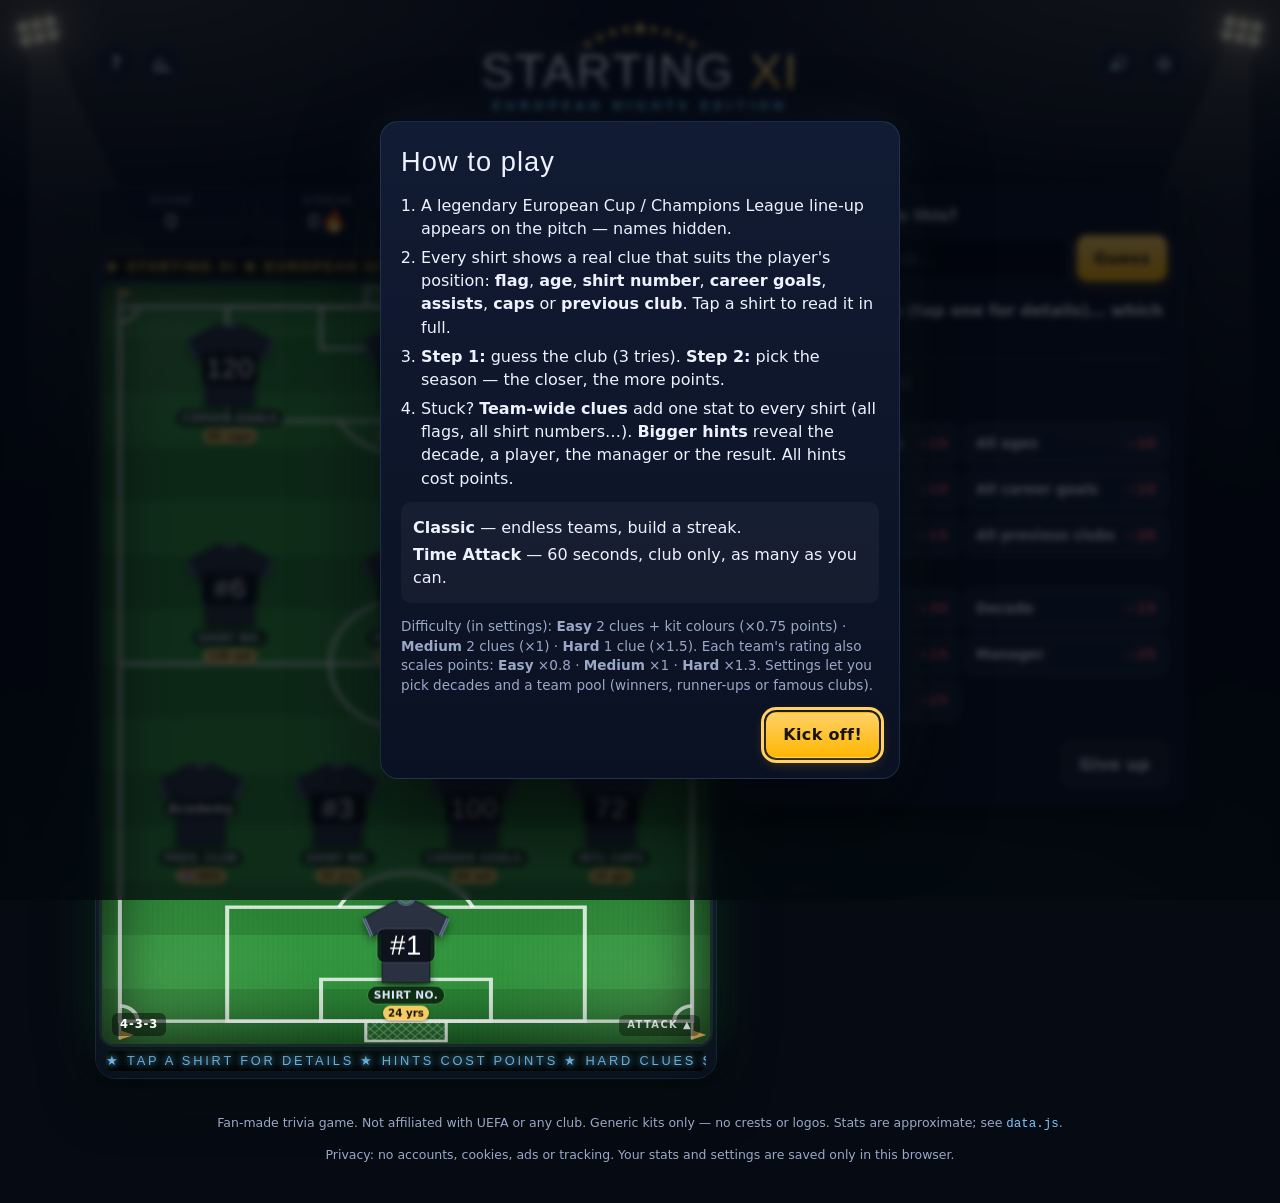
==== commit 90c0b2ea: "Bug fix" ====
--- a/index.html
+++ b/index.html
@@ -15,11 +15,12 @@
   <meta name="theme-color" content="#070b14">
   <meta name="color-scheme" content="dark">
 
-  <!-- Social previews (og:image should be an absolute URL once deployed — see README) -->
+  <!-- Social previews (absolute URLs: chat apps read them without running the page) -->
   <meta property="og:type" content="website">
   <meta property="og:title" content="Starting XI – European Nights Edition">
   <meta property="og:description" content="Can you name the legendary Champions League team from 11 shirts of clues?">
-  <meta property="og:image" content="og-image.png">
+  <meta property="og:url" content="https://itaya7.github.io/StartingXI/">
+  <meta property="og:image" content="https://itaya7.github.io/StartingXI/og-image.png">
   <meta property="og:image:width" content="1200">
   <meta property="og:image:height" content="630">
   <meta property="og:image:alt" content="Starting XI – a football pitch with eleven mystery shirts">
@@ -30,7 +31,7 @@
   <link rel="icon" href="icon-192.png" type="image/png" sizes="192x192">
   <link rel="apple-touch-icon" href="apple-touch-icon.png">
   <link rel="manifest" href="manifest.webmanifest">
-  <link rel="stylesheet" href="style.css?v=20261024j">
+  <link rel="stylesheet" href="style.css?v=20261024l">
 </head>
 <body>
   <noscript><p class="noscript">Starting XI needs JavaScript to run. Please enable it and reload the page.</p></noscript>
@@ -201,7 +202,7 @@
       <ol class="help-list">
         <li>A legendary European Cup / Champions League line-up appears on the pitch — names hidden.</li>
         <li>Every shirt shows a real clue that suits the player's position: <b>flag</b>, <b>age</b>, <b>shirt number</b>, <b>career goals</b>, <b>assists</b>, <b>caps</b> or <b>previous club</b>. Tap a shirt to read it in full.</li>
-        <li><b>Step 1:</b> guess the club (3 tries; a <span class="text-near">yellow</span> wrong guess means right country). <b>Step 2:</b> pick the season — the closer, the more points.</li>
+        <li><b>Step 1:</b> guess the club (3 tries). <b>Step 2:</b> pick the season — the closer, the more points.</li>
         <li>Stuck? <b>Team-wide clues</b> add one stat to every shirt (all flags, all shirt numbers…). <b>Bigger hints</b> reveal the decade, a player, the manager or the result. All hints cost points.</li>
       </ol>
       <div class="help-modes">
@@ -304,7 +305,7 @@
   <div class="toast" id="toast" role="status" aria-live="polite" hidden></div>
   <canvas class="confetti" id="confetti" aria-hidden="true"></canvas>
 
-  <script src="data.js?v=20261024j"></script>
-  <script src="game.js?v=20261024j"></script>
+  <script src="data.js?v=20261024l"></script>
+  <script src="game.js?v=20261024l"></script>
 </body>
 </html>
--- a/style.css
+++ b/style.css
@@ -584,7 +584,6 @@
 @media (prefers-reduced-motion: reduce) { .led-track { animation: none; } }
 
 .share-image { display: block; width: 100%; max-width: 300px; aspect-ratio: 1080 / 1350; margin: 0 auto 12px; border-radius: 12px; background: #0b1222; box-shadow: 0 8px 24px rgba(0, 0, 0, .5); }
-.guess-history li.near { background: rgba(255, 181, 71, .16); color: #ffd79a; border: 1px solid rgba(255, 181, 71, .45); display: inline-flex; align-items: center; gap: 2px; }
 
 /* ───────────── Phone: guess bar docks to the bottom while you study the pitch ───────────── */
 .dock-feedback { display: none; }
@@ -603,7 +602,6 @@
 .guess-form.docked .dock-feedback { order: -1; }
 .panel.has-dock { backdrop-filter: none; }
 
-.text-near { color: #ffd79a; font-weight: 700; }
 .noscript { position: relative; z-index: 5; max-width: 560px; margin: 24px auto; padding: 16px; border-radius: 12px; background: #fff3c4; color: #1a1406; font-weight: 700; text-align: center; }
 
 /* ───────────── 404 page ───────────── */
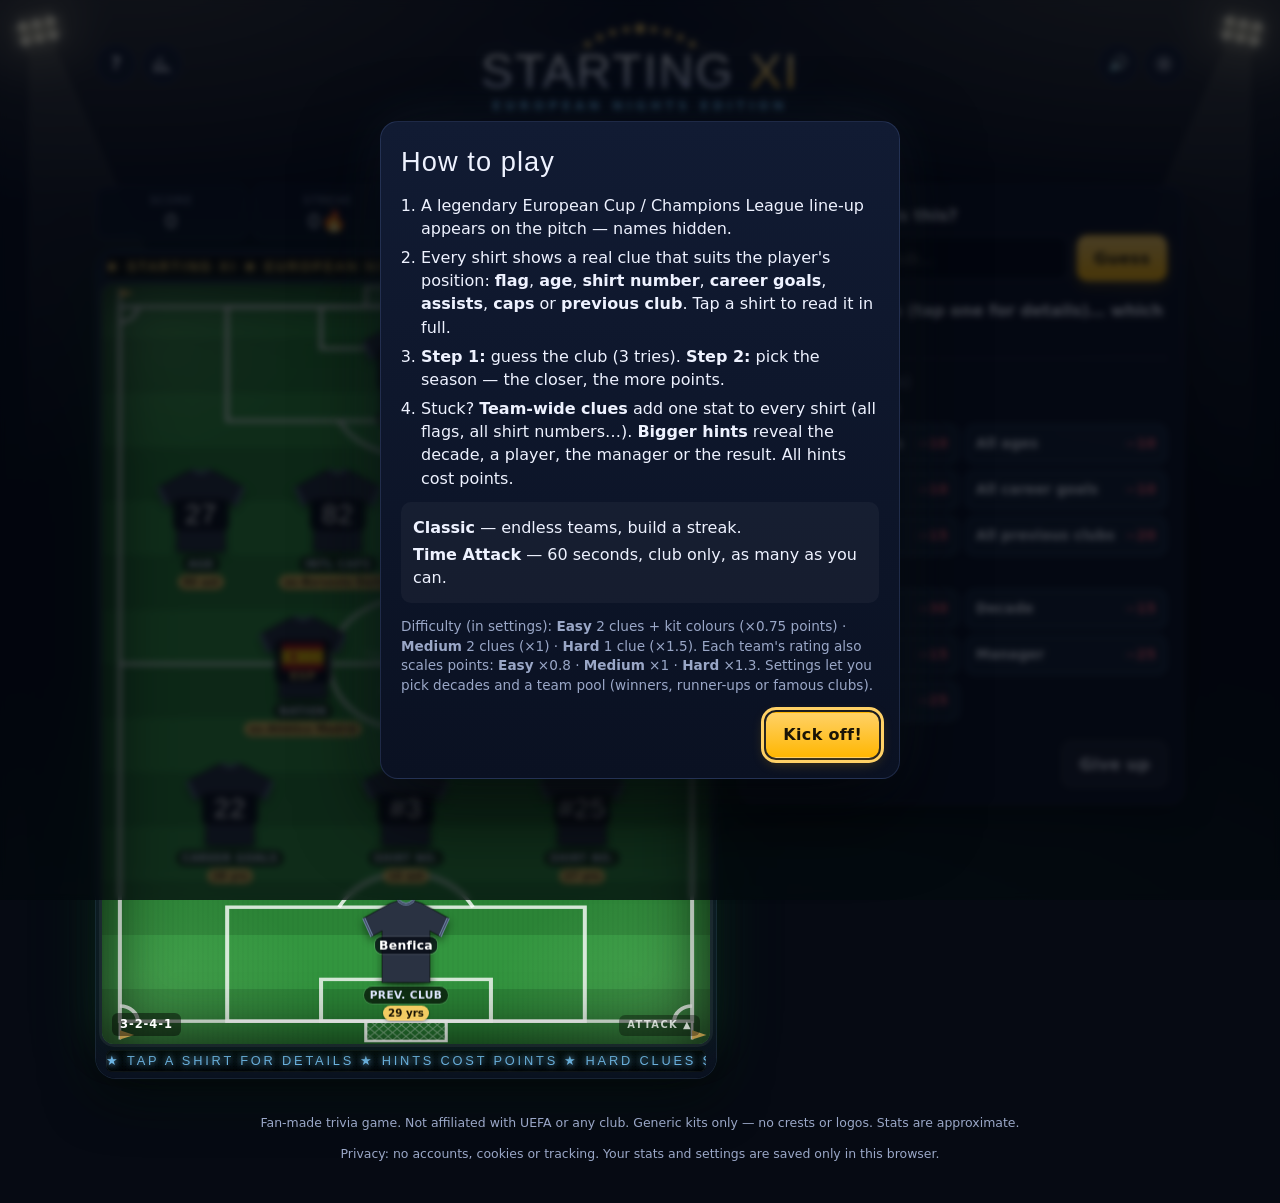
==== commit c4baa4b6: "Update 3" ====
--- a/index.html
+++ b/index.html
@@ -11,7 +11,7 @@
   <meta name="referrer" content="strict-origin-when-cross-origin">
   <meta name="viewport" content="width=device-width, initial-scale=1, viewport-fit=cover">
   <title>Starting XI – European Nights Edition</title>
-  <meta name="description" content="Guess the legendary European Cup / Champions League team from the clues on each player's shirt. Free football trivia game — no sign-up, no ads, works offline.">
+  <meta name="description" content="Guess the legendary European Cup / Champions League team from the clues on each player's shirt. Free football trivia game — no sign-up, works offline.">
   <meta name="theme-color" content="#070b14">
   <meta name="color-scheme" content="dark">
 
@@ -19,8 +19,8 @@
   <meta property="og:type" content="website">
   <meta property="og:title" content="Starting XI – European Nights Edition">
   <meta property="og:description" content="Can you name the legendary Champions League team from 11 shirts of clues?">
-  <meta property="og:url" content="https://itaya7.github.io/StartingXI/">
-  <meta property="og:image" content="https://itaya7.github.io/StartingXI/og-image.png">
+  <meta property="og:url" content="https://starting-xi.online/">
+  <meta property="og:image" content="https://starting-xi.online/og-image.png">
   <meta property="og:image:width" content="1200">
   <meta property="og:image:height" content="630">
   <meta property="og:image:alt" content="Starting XI – a football pitch with eleven mystery shirts">
@@ -31,7 +31,7 @@
   <link rel="icon" href="icon-192.png" type="image/png" sizes="192x192">
   <link rel="apple-touch-icon" href="apple-touch-icon.png">
   <link rel="manifest" href="manifest.webmanifest">
-  <link rel="stylesheet" href="style.css?v=20261024l">
+  <link rel="stylesheet" href="style.css?v=20261024m">
 </head>
 <body>
   <noscript><p class="noscript">Starting XI needs JavaScript to run. Please enable it and reload the page.</p></noscript>
@@ -191,8 +191,8 @@
 
   <footer class="site-footer">
     <p>Fan-made trivia game. Not affiliated with UEFA or any club. Generic kits only — no crests or logos.
-      Stats are approximate; see <code>data.js</code>.</p>
-    <p>Privacy: no accounts, cookies, ads or tracking. Your stats and settings are saved only in this browser.</p>
+      Stats are approximate.</p>
+    <p>Privacy: no accounts, cookies or tracking. Your stats and settings are saved only in this browser.</p>
   </footer>
 
   <!-- ───────────── Modals ───────────── -->
@@ -305,7 +305,7 @@
   <div class="toast" id="toast" role="status" aria-live="polite" hidden></div>
   <canvas class="confetti" id="confetti" aria-hidden="true"></canvas>
 
-  <script src="data.js?v=20261024l"></script>
-  <script src="game.js?v=20261024l"></script>
+  <script src="data.js?v=20261024m"></script>
+  <script src="game.js?v=20261024m"></script>
 </body>
 </html>
